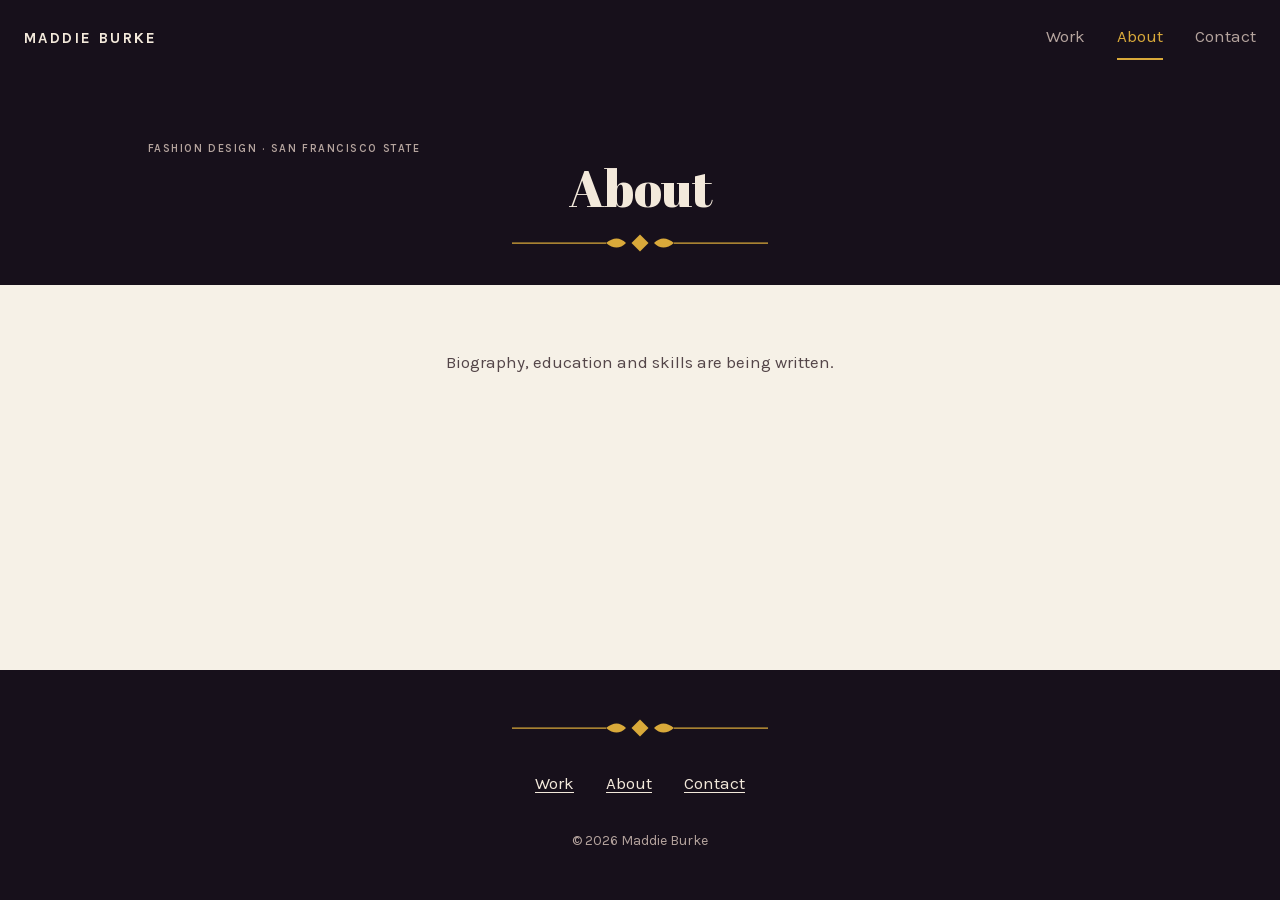
==== about.html @ 8f16b69c "feat(nav,footer): add sitewide chrome across the four top-level pages The first components that repe" ====
<!DOCTYPE html>
<html lang="en">
<head>
  <meta charset="UTF-8">
  <meta name="viewport" content="width=device-width, initial-scale=1">

  <title>About — Maddie Burke</title>
  <meta name="description" content="About Maddie Burke, fashion design senior at San Francisco State.">

  <!-- Runs before render so the nav never flashes open then collapses. It also
       means the mobile toggle only appears once JS is confirmed working. -->
  <script>document.documentElement.classList.add('js');</script>

  <link rel="preload" href="/assets/fonts/abril-fatface.woff2" as="font" type="font/woff2" crossorigin>
  <link rel="stylesheet" href="/assets/css/style.css">
  <script src="/assets/js/main.js" defer></script>
</head>

<body class="page">

  <a class="skip-link" href="#main">Skip to main content</a>

  <nav class="nav zone-dark" aria-label="Main" data-nav data-open="false">
    <div class="container nav__inner">
      <a class="nav__mark" href="/index.html">Maddie Burke</a>

      <button class="nav__toggle" type="button" aria-expanded="false" aria-controls="nav-menu">Menu</button>

      <ul class="nav__list" id="nav-menu" role="list">
        <li><a class="nav__link" href="/work.html">Work</a></li>
        <li><a class="nav__link" href="/about.html" aria-current="page">About</a></li>
        <li><a class="nav__link" href="/contact.html">Contact</a></li>
      </ul>
    </div>
  </nav>

  <main id="main" class="page__main">

    <header class="zone-dark page__head">
      <div class="container">
        <p class="eyebrow">Fashion design &middot; San Francisco State</p>
        <h1>About</h1>
      </div>
      <svg class="ornament" viewBox="0 0 260 20" width="260" height="20" aria-hidden="true" focusable="false">
        <path d="M2 10H96" />
        <path d="M164 10H258" />
        <path class="ornament__solid" d="M96 10q11-9 20 0q-9 9-20 0z" />
        <path class="ornament__solid" d="M164 10q-11-9-20 0q9 9 20 0z" />
        <path class="ornament__solid" d="M130 1.5l8.5 8.5l-8.5 8.5l-8.5-8.5z" />
        <path d="M124 10h2M134 10h2" />
      </svg>
    </header>

    <div class="container page__body">
      <p class="stub">Biography, education and skills are being written.</p>
    </div>

  </main>

  <footer class="footer zone-dark">
    <div class="container footer__inner">
      <svg class="ornament" viewBox="0 0 260 20" width="260" height="20" aria-hidden="true" focusable="false">
        <path d="M2 10H96" />
        <path d="M164 10H258" />
        <path class="ornament__solid" d="M96 10q11-9 20 0q-9 9-20 0z" />
        <path class="ornament__solid" d="M164 10q-11-9-20 0q9 9 20 0z" />
        <path class="ornament__solid" d="M130 1.5l8.5 8.5l-8.5 8.5l-8.5-8.5z" />
        <path d="M124 10h2M134 10h2" />
      </svg>
      <ul class="footer__links" role="list">
        <li><a href="/work.html">Work</a></li>
        <li><a href="/about.html">About</a></li>
        <li><a href="/contact.html">Contact</a></li>
      </ul>
      <p class="footer__meta">&copy; 2026 Maddie Burke</p>
    </div>
  </footer>

</body>
</html>
---- assets/css/style.css ----
/* ==========================================================================
   Maddie Burke — Portfolio
   Foundation: tokens, reset, base elements.

   Order matters and is fixed (STYLEGUIDE.md §11):
   tokens → reset → base elements → layout → components → utilities
   ========================================================================== */


/* --------------------------------------------------------------------------
   1. FONTS

   Self-hosted rather than loaded from the Google Fonts CDN. Two reasons:
   it removes a third-party connection from every visitor's page load, and
   it means the site keeps working if that CDN is blocked or slow.

   Both faces are SIL Open Font License 1.1 — see the OFL files alongside.
   -------------------------------------------------------------------------- */

@font-face {
  font-family: "Abril Fatface";
  src: url("/assets/fonts/abril-fatface.woff2") format("woff2");
  font-weight: 400;
  font-style: normal;
  font-display: swap;
}

@font-face {
  font-family: "Karla";
  src: url("/assets/fonts/karla.woff2") format("woff2");
  font-weight: 400 700;   /* variable font: one file covers the whole range */
  font-style: normal;
  font-display: swap;
}


/* --------------------------------------------------------------------------
   2. TOKENS — the zone system

   The core idea of this stylesheet. Components are written ONCE against
   abstract tokens (--text, --ground, --accent). A zone redefines what those
   tokens mean, so the same component is correct in both zones automatically.

   Rule that keeps it safe: a component must never contain a raw hex value.
   If you are typing "#" inside a component rule, a token is missing.

   Every colour below was contrast-verified before it was written down.
   -------------------------------------------------------------------------- */

:root {
  /* Zone 2 — light. The default: galleries, project pages, About, Contact. */
  --ground:       #F6F1E7;   /* bone */
  --surface:      #FFFFFF;   /* raised cards, image mats */
  --text:         #241A20;   /* 15.00:1 on ground — AAA */
  --muted:        #544649;   /*  7.94:1 on ground — AAA */
  --accent:       #7A2A38;   /* oxblood — 8.42:1 — AAA */
  --accent-gold:  #5E4A0F;   /* antique gold — 7.58:1 — AAA */
  --gilt:         #C9A227;   /* 2.15:1 — DECORATIVE ONLY, never informational */
  --hairline:     rgba(36, 26, 32, 0.14);

  /* Spacing — one scale, no off-scale values. */
  --space-1: 4px;
  --space-2: 8px;
  --space-3: 16px;
  --space-4: 24px;
  --space-5: 32px;
  --space-6: 48px;
  --space-7: 64px;
  --space-8: 96px;
  --space-9: 128px;

  --font-display: "Abril Fatface", Georgia, serif;
  --font-body:    "Karla", system-ui, -apple-system, sans-serif;

  --measure: 65ch;          /* max width of running text */
  --container: 1320px;
}

/* Zone 1 — dark chrome. Nav, hero, project headers, footer. */
.zone-dark {
  --ground:      #17101B;   /* ink */
  --surface:     #241A2B;
  --text:        #F3E9DB;   /* 15.53:1 on ground — AAA */
  --muted:       #B5A49E;   /*  7.78:1 on ground — AAA */
  --accent:      #D9A93A;   /* gold — 8.60:1 — AAA, unrestricted here */
  --accent-alt:  #E08C97;   /* rose — 7.43:1 — AAA */
  --fill:        #8C2F3F;   /* oxblood — FILL ONLY, fails 2.30:1 as text */
  --hairline:    rgba(243, 233, 219, 0.16);

  background: var(--ground);
  color: var(--text);
}


/* --------------------------------------------------------------------------
   3. RESET
   -------------------------------------------------------------------------- */

*,
*::before,
*::after {
  box-sizing: border-box;
}

body,
h1, h2, h3, h4,
p, figure, blockquote, dl, dd {
  margin: 0;
}

ul[role="list"] {
  list-style: none;
  margin: 0;
  padding: 0;
}

img,
picture,
svg {
  display: block;
  max-width: 100%;
}

/* Images always carry width/height in the markup so the browser can reserve
   space before they load. height:auto lets CSS resize them without distorting
   that ratio. Together these prevent layout shift. */
img {
  height: auto;
}


/* --------------------------------------------------------------------------
   4. BASE ELEMENTS
   -------------------------------------------------------------------------- */

html {
  -webkit-text-size-adjust: 100%;
}

body {
  background: var(--ground);
  color: var(--text);
  font-family: var(--font-body);
  font-size: 1.0625rem;              /* 17px — this is a reading site */
  line-height: 1.6;
  -webkit-font-smoothing: antialiased;
  text-rendering: optimizeLegibility;
}

/* Abril is display-only. It has a practical floor around 28px: below that the
   thin strokes vanish and the counters fill in. H3 and smaller use Karla.
   H2's minimum is 1.75rem (28px) rather than 1.5rem for exactly this reason —
   that irregularity in the scale is deliberate. See STYLEGUIDE.md §2. */
.t-display,
h1,
h2 {
  font-family: var(--font-display);
  font-weight: 400;
  line-height: 1.15;
  text-wrap: balance;
}

.t-display { font-size: clamp(2.5rem, 7vw, 5rem); letter-spacing: -0.015em; }
h1         { font-size: clamp(2rem, 5vw, 3.25rem); letter-spacing: -0.012em; }
h2         { font-size: clamp(1.75rem, 3vw, 2.25rem); }

h3 {
  font-family: var(--font-body);
  font-weight: 600;
  font-size: 1.25rem;
  line-height: 1.3;
  text-wrap: balance;
}

p {
  max-width: var(--measure);
}

a {
  color: var(--accent);
  text-decoration-thickness: 1px;
  text-underline-offset: 3px;
}

/* Never remove a focus ring without an equally visible replacement.
   :focus-visible shows it for keyboard users without ringing mouse clicks. */
:focus-visible {
  outline: 2px solid var(--accent);
  outline-offset: 3px;
}

.eyebrow {
  font-family: var(--font-body);
  font-size: 0.6875rem;
  font-weight: 600;
  letter-spacing: 0.14em;
  text-transform: uppercase;
  color: var(--muted);
}


/* --------------------------------------------------------------------------
   5. LAYOUT
   -------------------------------------------------------------------------- */

.container {
  width: 100%;
  max-width: var(--container);
  margin-inline: auto;
  padding-inline: var(--space-4);
}

/* First focusable element on every page. Sits off-screen until focused, so a
   keyboard user can jump past the nav instead of tabbing through it on every
   page. Required by STYLEGUIDE.md §8. */
.skip-link {
  position: absolute;
  left: var(--space-3);
  top: var(--space-3);
  z-index: 100;
  padding: var(--space-2) var(--space-3);
  background: var(--surface);
  color: var(--text);
  transform: translateY(-200%);
}

.skip-link:focus {
  transform: translateY(0);
}


/* --------------------------------------------------------------------------
   6. ORNAMENT

   The site's one piece of pure decoration: a Deco lozenge between two Nouveau
   leaf forms. It marks every boundary between the dark and light zones — a
   hard edge from ink to bone is abrupt, and this makes the transition read as
   deliberate. aria-hidden in the markup, since it says nothing.
   -------------------------------------------------------------------------- */

.ornament {
  color: var(--accent);
  stroke: currentColor;
  stroke-width: 1.25;
  fill: none;
  width: 260px;
  max-width: 100%;
  height: auto;
  margin-inline: auto;
}

.ornament .ornament__solid {
  fill: currentColor;
  stroke: none;
}


/* --------------------------------------------------------------------------
   7. MOTION

   Respected site-wide rather than per-component, so a new animation cannot
   accidentally ship without honouring it.
   -------------------------------------------------------------------------- */

@media (prefers-reduced-motion: reduce) {
  *,
  *::before,
  *::after {
    animation-duration: 0.01ms !important;
    animation-iteration-count: 1 !important;
    transition-duration: 0.01ms !important;
    scroll-behavior: auto !important;
  }
}


/* --------------------------------------------------------------------------
   8. NAV

   Always dark (STYLEGUIDE.md §6). Two decisions make this accessible rather
   than merely working:

   1. The current page is marked by colour AND a rule beneath it. Colour alone
      fails for colour-blind users and in greyscale.
   2. The mobile toggle is progressively enhanced. The button stays hidden
      until JS adds a "js" class to <html>. If the script fails to load, the
      links simply remain visible and stacked rather than being sealed behind
      a button that does nothing.
   -------------------------------------------------------------------------- */

.nav__inner {
  display: flex;
  flex-wrap: wrap;
  align-items: center;
  justify-content: space-between;
  gap: var(--space-2) var(--space-4);
  padding-block: var(--space-3);
}

.nav__mark {
  display: flex;
  align-items: center;
  min-height: 44px;
  font-weight: 700;
  font-size: 0.9375rem;
  letter-spacing: 0.16em;
  text-transform: uppercase;
  color: var(--text);
  text-decoration: none;
}

/* Hidden for everyone until JS proves it can work. */
.nav__toggle { display: none; }

.js .nav__toggle {
  display: inline-flex;
  align-items: center;
  gap: var(--space-2);
  min-height: 44px;
  padding-inline: var(--space-3);
  background: none;
  border: 1px solid var(--hairline);
  color: var(--text);
  font: inherit;
  font-size: 0.875rem;
  cursor: pointer;
}

.nav__list {
  display: flex;
  flex-direction: column;
  width: 100%;
  list-style: none;
  margin: 0;
  padding: 0;
}

/* Collapsed on mobile only when JS is present to reopen it. */
.js .nav__list { display: none; }
.js .nav[data-open="true"] .nav__list { display: flex; }

.nav__link {
  display: flex;
  align-items: center;
  min-height: 44px;
  color: var(--muted);
  text-decoration: none;
  border-bottom: 2px solid transparent;
}

.nav__link:hover { color: var(--text); }

/* Colour AND rule — never colour alone. */
.nav__link[aria-current="page"],
.nav__mark[aria-current="page"] {
  color: var(--accent);
  border-bottom: 2px solid var(--accent);
}

@media (min-width: 600px) {
  .nav__inner { flex-wrap: nowrap; }
  .js .nav__toggle { display: none; }

  .nav__list,
  .js .nav__list {
    display: flex;
    flex-direction: row;
    width: auto;
    gap: var(--space-5);
  }
}


/* --------------------------------------------------------------------------
   9. FOOTER
   -------------------------------------------------------------------------- */

.footer__inner {
  display: flex;
  flex-direction: column;
  align-items: center;
  gap: var(--space-4);
  padding-block: var(--space-6);
  text-align: center;
}

.footer__links {
  display: flex;
  flex-wrap: wrap;
  justify-content: center;
  gap: var(--space-2) var(--space-5);
  list-style: none;
  margin: 0;
  padding: 0;
}

.footer__links a {
  display: flex;
  align-items: center;
  min-height: 44px;
  color: var(--text);
}

.footer__meta {
  color: var(--muted);
  font-size: 0.875rem;
}


/* --------------------------------------------------------------------------
   10. PAGE SHELL

   Sticky footer without positioning tricks: the page is a column flexbox and
   main takes the remaining space, so a short page still pins the footer to
   the bottom of the viewport.
   -------------------------------------------------------------------------- */

.page {
  min-height: 100vh;
  min-height: 100svh;   /* svh accounts for mobile browser chrome */
  display: flex;
  flex-direction: column;
}

.page__main { flex: 1; }

.page__head {
  display: flex;
  flex-direction: column;
  align-items: center;
  gap: var(--space-3);
  padding-block: var(--space-7) var(--space-5);
  text-align: center;
}

.page__body {
  padding-block: var(--space-7);
  display: flex;
  flex-direction: column;
  align-items: center;
  gap: var(--space-4);
  text-align: center;
}

/* Temporary. Marks a page whose content has not been built yet — delete each
   one as its section lands. */
.stub { color: var(--muted); max-width: 46ch; }
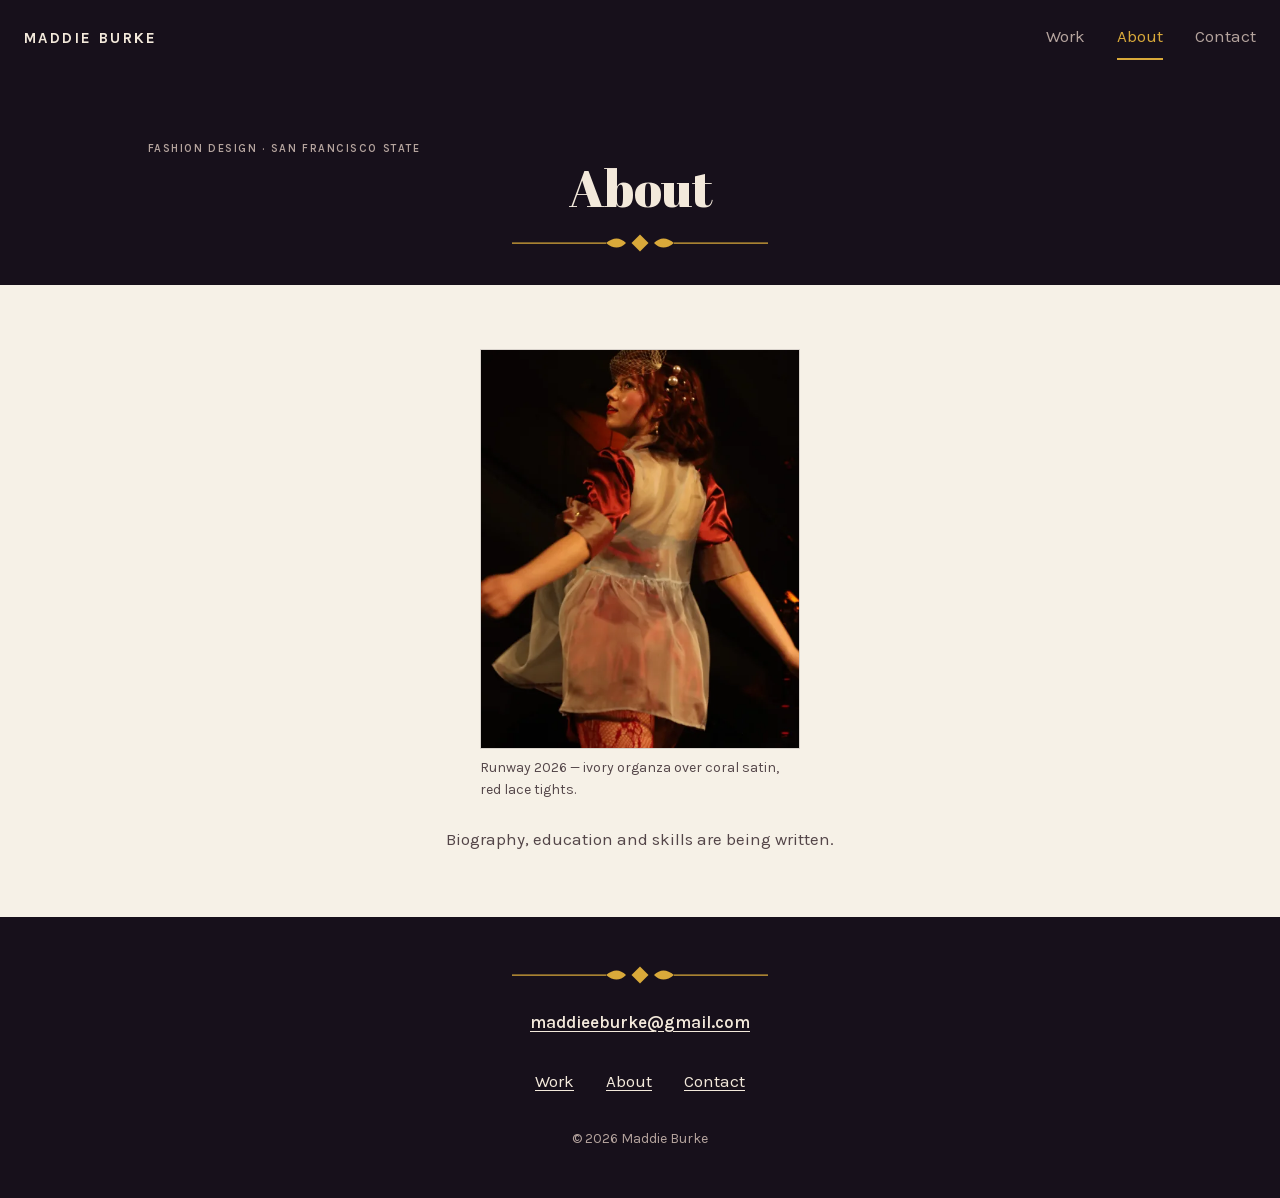
==== commit 862927b4: "feat(contact,about): add email, image pipeline, and About portrait - tools/build-images.sh: strips a" ====
--- a/about.html
+++ b/about.html
@@ -52,6 +52,16 @@
     </header>
 
     <div class="container page__body">
+      <figure class="portrait">
+        <picture>
+          <source srcset="/assets/img/about/maddie-portrait-532.webp" type="image/webp">
+          <img src="/assets/img/about/maddie-portrait-532.jpg"
+               width="532" height="665" loading="lazy" decoding="async"
+               alt="Runway look: sheer ivory organza peplum over coral satin puff sleeves, worn with red lace tights and a birdcage veil pinned with pearls.">
+        </picture>
+        <figcaption class="caption">Runway 2026 &mdash; ivory organza over coral satin, red lace tights.</figcaption>
+      </figure>
+
       <p class="stub">Biography, education and skills are being written.</p>
     </div>
 
@@ -67,6 +77,8 @@
         <path class="ornament__solid" d="M130 1.5l8.5 8.5l-8.5 8.5l-8.5-8.5z" />
         <path d="M124 10h2M134 10h2" />
       </svg>
+      <p class="footer__email"><a href="mailto:maddieeburke@gmail.com">maddieeburke@gmail.com</a></p>
+
       <ul class="footer__links" role="list">
         <li><a href="/work.html">Work</a></li>
         <li><a href="/about.html">About</a></li>
--- a/assets/css/style.css
+++ b/assets/css/style.css
@@ -445,3 +445,55 @@
 /* Temporary. Marks a page whose content has not been built yet — delete each
    one as its section lands. */
 .stub { color: var(--muted); max-width: 46ch; }
+
+
+/* --------------------------------------------------------------------------
+   11. CONTACT & FOOTER EMAIL
+
+   With no CV to download, the email address is the site's single conversion
+   point (PLAN.md §5). It is deliberately plain text in a plain mailto rather
+   than obfuscated — see PLAN.md §5 for why.
+   -------------------------------------------------------------------------- */
+
+.footer__email {
+  font-size: 1.0625rem;
+  font-weight: 600;
+}
+
+.footer__email a { color: var(--text); }
+
+.contact__lead { color: var(--muted); }
+
+.contact__email {
+  font-size: clamp(1.125rem, 4vw, 1.5rem);
+  font-weight: 600;
+  overflow-wrap: anywhere;   /* long address must not force a sideways scroll */
+}
+
+
+/* --------------------------------------------------------------------------
+   12. PORTRAIT
+
+   Capped at 320px. The source is 532px wide (a downscaled runway export), so
+   displaying it larger would upscale and soften. The cap is set by the asset,
+   not by taste — STYLEGUIDE.md §7.
+   -------------------------------------------------------------------------- */
+
+.portrait {
+  margin: 0;
+  max-width: 320px;
+  display: flex;
+  flex-direction: column;
+  gap: var(--space-2);
+}
+
+.portrait img {
+  width: 100%;
+  border: 1px solid var(--hairline);
+}
+
+.caption {
+  font-size: 0.875rem;
+  color: var(--muted);
+  text-align: left;
+}
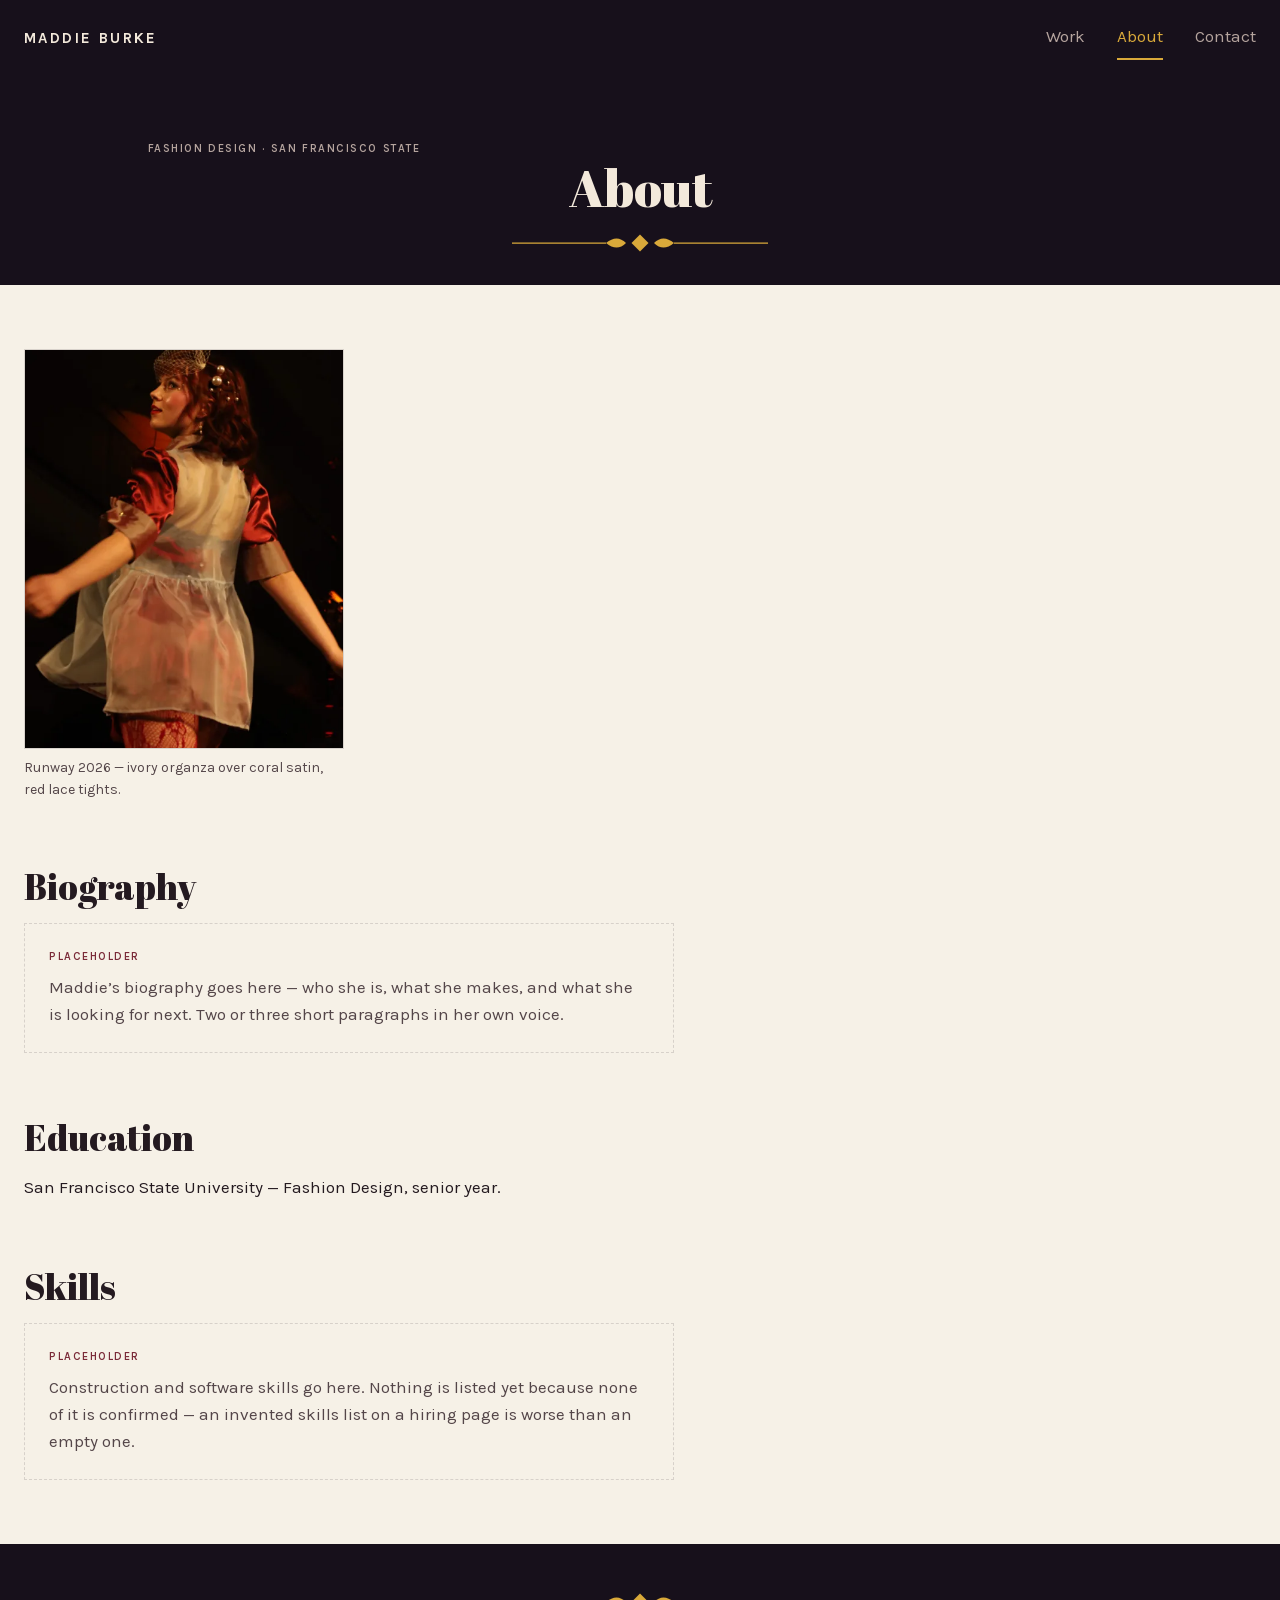
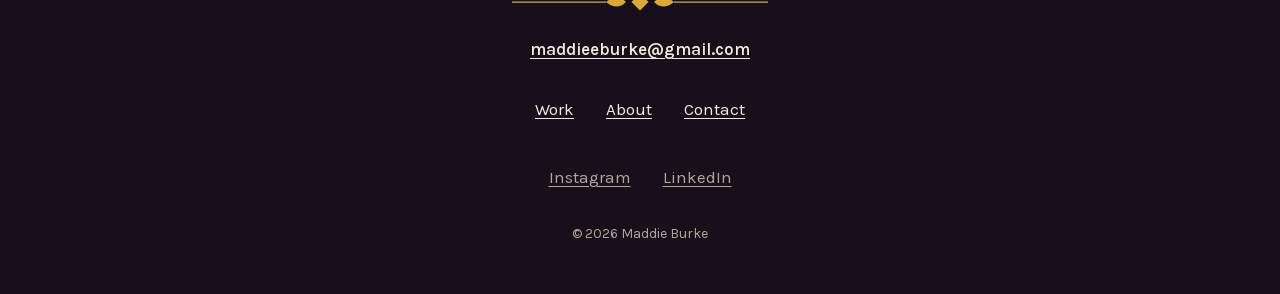
==== commit 3cb118fd: "feat(contact,about): add social links and About page structure - Instagram and LinkedIn in the foote" ====
--- a/about.html
+++ b/about.html
@@ -51,7 +51,7 @@
       </svg>
     </header>
 
-    <div class="container page__body">
+    <div class="container page__body page__body--start">
       <figure class="portrait">
         <picture>
           <source srcset="/assets/img/about/maddie-portrait-532.webp" type="image/webp">
@@ -62,7 +62,20 @@
         <figcaption class="caption">Runway 2026 &mdash; ivory organza over coral satin, red lace tights.</figcaption>
       </figure>
 
-      <p class="stub">Biography, education and skills are being written.</p>
+      <section class="about__section">
+        <h2>Biography</h2>
+        <p class="placeholder">Maddie&rsquo;s biography goes here &mdash; who she is, what she makes, and what she is looking for next. Two or three short paragraphs in her own voice.</p>
+      </section>
+
+      <section class="about__section">
+        <h2>Education</h2>
+        <p>San Francisco State University &mdash; Fashion Design, senior year.</p>
+      </section>
+
+      <section class="about__section">
+        <h2>Skills</h2>
+        <p class="placeholder">Construction and software skills go here. Nothing is listed yet because none of it is confirmed &mdash; an invented skills list on a hiring page is worse than an empty one.</p>
+      </section>
     </div>
 
   </main>
@@ -84,6 +97,11 @@
         <li><a href="/about.html">About</a></li>
         <li><a href="/contact.html">Contact</a></li>
       </ul>
+      <ul class="footer__social" role="list">
+        <li><a href="https://www.instagram.com/the.maddie.hatter_/" rel="noopener noreferrer">Instagram</a></li>
+        <li><a href="https://www.linkedin.com/in/maddie-burke-b0a78440a/" rel="noopener noreferrer">LinkedIn</a></li>
+      </ul>
+
       <p class="footer__meta">&copy; 2026 Maddie Burke</p>
     </div>
   </footer>
--- a/assets/css/style.css
+++ b/assets/css/style.css
@@ -497,3 +497,78 @@
   color: var(--muted);
   text-align: left;
 }
+
+
+/* --------------------------------------------------------------------------
+   13. SOCIAL LINKS
+
+   No target="_blank". Opening a new tab without warning is an accessibility
+   surprise, and it takes the back button away. rel="noreferrer" is kept so
+   visiting her Instagram does not tell Instagram where the visitor came from.
+   -------------------------------------------------------------------------- */
+
+.footer__social {
+  display: flex;
+  flex-wrap: wrap;
+  justify-content: center;
+  gap: var(--space-2) var(--space-5);
+  list-style: none;
+  margin: 0;
+  padding: 0;
+}
+
+.footer__social a {
+  display: flex;
+  align-items: center;
+  min-height: 44px;
+  color: var(--muted);
+}
+
+.footer__social a:hover { color: var(--text); }
+
+
+/* --------------------------------------------------------------------------
+   14. LONG-FORM PAGE BODY
+   -------------------------------------------------------------------------- */
+
+/* Reading pages left-align; stub pages stay centred. */
+.page__body--start {
+  align-items: flex-start;
+  text-align: left;
+  gap: var(--space-7);
+}
+
+.about__section {
+  display: flex;
+  flex-direction: column;
+  gap: var(--space-3);
+  width: 100%;
+}
+
+
+/* --------------------------------------------------------------------------
+   15. PLACEHOLDER — temporary
+
+   Deliberately conspicuous. Real copy that has not been written yet is a
+   launch blocker, and unmarked filler is exactly the thing that survives to
+   production unnoticed. Grep for "placeholder" before going live; this whole
+   block gets deleted when the last one is replaced.
+   -------------------------------------------------------------------------- */
+
+.placeholder {
+  border: 1px dashed var(--hairline);
+  padding: var(--space-4);
+  color: var(--muted);
+  max-width: var(--measure);
+}
+
+.placeholder::before {
+  content: "Placeholder";
+  display: block;
+  margin-bottom: var(--space-2);
+  font-size: 0.6875rem;
+  font-weight: 600;
+  letter-spacing: 0.14em;
+  text-transform: uppercase;
+  color: var(--accent);
+}
